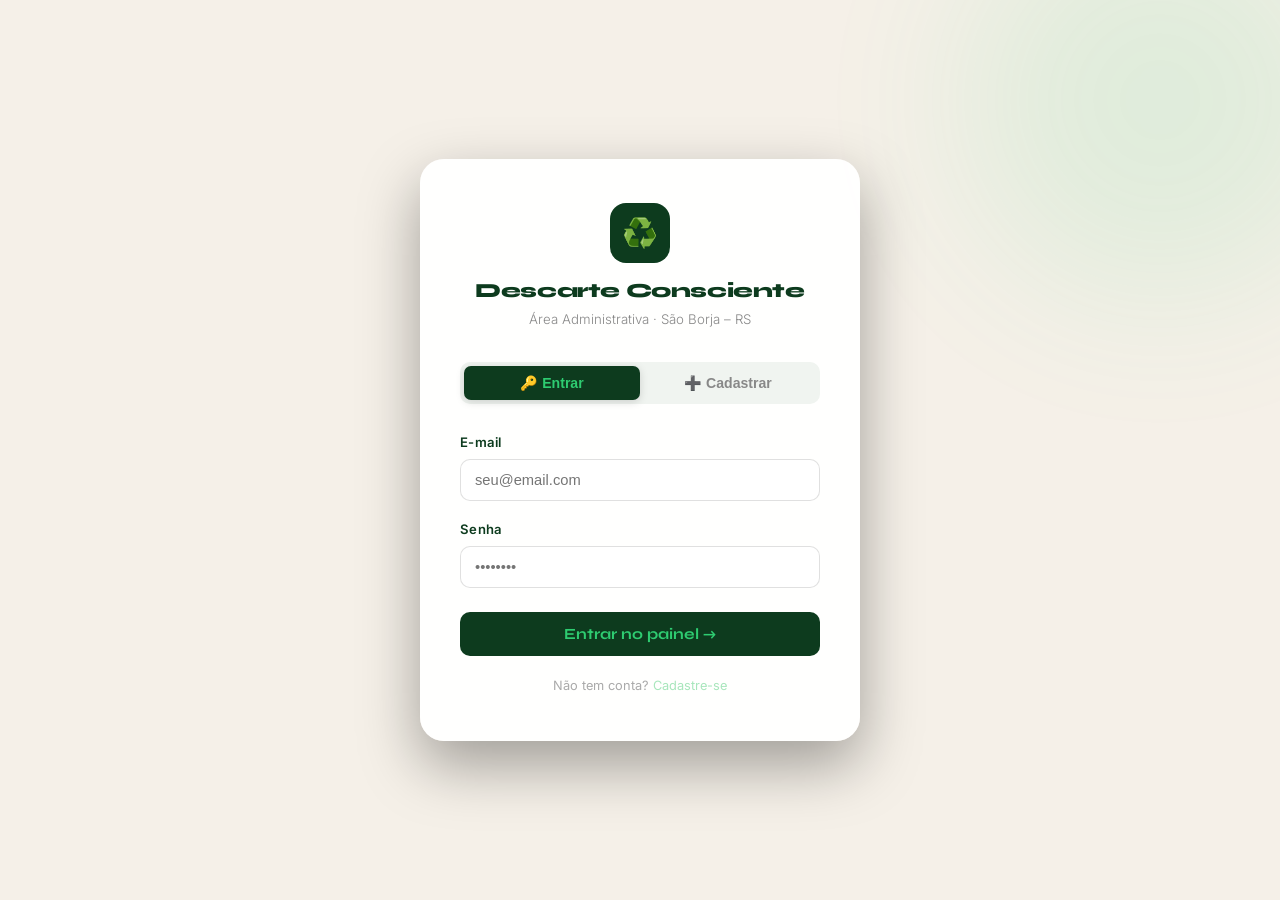
==== admin.html @ 901969fc "Add files via upload" ====
<!DOCTYPE html>
<html lang="pt-BR">
<head>
  <meta charset="UTF-8">
  <meta name="viewport" content="width=device-width, initial-scale=1.0">
  <meta name="description" content="Área administrativa – Descarte Consciente São Borja">
  <!-- RNF4: tecnologias estáveis, sem dependências externas além das já usadas -->
  <title>Admin – Descarte Consciente</title>
  <link rel="stylesheet" href="css/style.css">
  <style>
    /* ── Página de autenticação ── */
    .auth-page {
      min-height: 100vh;
      background: linear-gradient(135deg, var(--verde-escuro) 0%, var(--azul-escuro) 60%, #0f3525 100%);
      display: -webkit-box;
      display: -ms-flexbox;
      display: flex;
      align-items: center;
      justify-content: center;
      padding: 24px;
      position: relative;
      overflow: hidden;
    }
    .auth-blob {
      position: absolute; border-radius: 50%;
      -webkit-filter: blur(80px); filter: blur(80px);
      opacity: 0.1;
    }
    .auth-blob-1 { width: 400px; height: 400px; background: var(--verde-vivo); top: -100px; right: -80px; }
    .auth-blob-2 { width: 350px; height: 350px; background: var(--azul-ceu); bottom: -80px; left: -60px; }

    .auth-card {
      background: rgba(255,255,255,0.97);
      border-radius: 24px;
      padding: 44px 40px;
      width: 100%;
      max-width: 440px;
      position: relative;
      z-index: 2;
      -webkit-box-shadow: 0 24px 60px rgba(0,0,0,0.35);
              box-shadow: 0 24px 60px rgba(0,0,0,0.35);
    }
    .auth-logo {
      text-align: center;
      margin-bottom: 32px;
    }
    .auth-logo-icon {
      width: 60px; height: 60px;
      background: var(--verde-escuro);
      border-radius: 16px;
      display: -webkit-inline-box;
      display: -ms-inline-flexbox;
      display: inline-flex;
      align-items: center; justify-content: center;
      font-size: 1.8rem;
      margin-bottom: 12px;
    }
    .auth-logo h1 {
      font-family: 'Syne', sans-serif;
      font-size: 1.25rem; font-weight: 800;
      color: var(--verde-escuro); letter-spacing: -0.02em;
    }
    .auth-logo p { font-size: 0.83rem; color: #888; font-weight: 300; margin-top: 2px; }

    /* Abas login / cadastro */
    .auth-tabs {
      display: -webkit-box;
      display: -ms-flexbox;
      display: flex;
      background: var(--cinza-claro);
      border-radius: 10px;
      padding: 4px;
      margin-bottom: 28px;
    }
    .auth-tab {
      -webkit-box-flex: 1;
          -ms-flex: 1;
              flex: 1;
      padding: 9px;
      text-align: center;
      border-radius: 7px;
      cursor: pointer;
      font-size: 0.88rem; font-weight: 600;
      color: #888;
      -webkit-transition: all 0.2s;
              transition: all 0.2s;
      border: none;
      background: transparent;
      font-family: 'DM Sans', sans-serif;
    }
    .auth-tab.active {
      background: var(--verde-escuro);
      color: var(--verde-vivo);
      -webkit-box-shadow: 0 2px 8px rgba(0,0,0,0.15);
              box-shadow: 0 2px 8px rgba(0,0,0,0.15);
    }

    /* Formulários */
    .form-panel { display: none; }
    .form-panel.active { display: block; }

    .form-group { margin-bottom: 18px; }
    .form-group label {
      display: block; font-size: 0.82rem; font-weight: 600;
      color: var(--verde-escuro); margin-bottom: 6px;
      letter-spacing: 0.02em;
    }
    .form-group input {
      width: 100%; padding: 12px 14px;
      border: 1.5px solid rgba(0,0,0,0.12);
      border-radius: 10px; font-size: 0.92rem;
      font-family: 'DM Sans', sans-serif;
      outline: none; color: var(--cinza-texto);
      -webkit-transition: border-color 0.2s;
              transition: border-color 0.2s;
      background: #fff;
      /* RNF1: usa apenas propriedades compatíveis cross-browser */
      -webkit-appearance: none;
              appearance: none;
    }
    .form-group input:focus { border-color: var(--verde-claro); }
    .form-group input.erro { border-color: #e05a3a; }

    .form-btn {
      width: 100%; padding: 13px;
      background: var(--verde-escuro); color: var(--verde-vivo);
      border: none; border-radius: 10px;
      font-family: 'Syne', sans-serif; font-weight: 700;
      font-size: 0.97rem; cursor: pointer;
      -webkit-transition: all 0.2s; transition: all 0.2s;
      margin-top: 6px;
    }
    .form-btn:hover {
      background: var(--verde-medio);
      -webkit-transform: translateY(-1px);
              transform: translateY(-1px);
    }
    .form-btn:active { -webkit-transform: translateY(0); transform: translateY(0); }

    .alert {
      padding: 11px 16px; border-radius: 8px;
      font-size: 0.85rem; font-weight: 500;
      margin-bottom: 18px; display: none;
    }
    .alert.erro { background: #fff0ed; color: #c0392b; border: 1px solid #fdc6bb; display: block; }
    .alert.ok   { background: #edfff5; color: #1a6b47; border: 1px solid #a8e6c3; display: block; }

    .form-footer {
      text-align: center; margin-top: 20px;
      font-size: 0.8rem; color: #aaa;
    }
    .form-footer a { color: var(--verde-claro); text-decoration: none; }

    .requisitos-senha {
      font-size: 0.75rem; color: #999; margin-top: 5px;
    }
    .req-item { display: -webkit-box; display: -ms-flexbox; display: flex; align-items: center; gap: 4px; margin-top: 2px; }
    .req-item.ok { color: var(--verde-claro); }
    .req-icon { font-size: 0.7rem; }
  </style>
</head>
<body>

<div class="auth-page">
  <div class="auth-blob auth-blob-1"></div>
  <div class="auth-blob auth-blob-2"></div>

  <div class="auth-card">
    <div class="auth-logo">
      <div class="auth-logo-icon">♻️</div>
      <h1>Descarte Consciente</h1>
      <p>Área Administrativa · São Borja – RS</p>
    </div>

    <!-- ABAS -->
    <div class="auth-tabs" role="tablist">
      <button class="auth-tab active" id="tab-login"
        onclick="trocarAba('login')" role="tab" aria-selected="true">
        🔑 Entrar
      </button>
      <button class="auth-tab" id="tab-cadastro"
        onclick="trocarAba('cadastro')" role="tab" aria-selected="false">
        ➕ Cadastrar
      </button>
    </div>

    <!-- ── PAINEL LOGIN ── -->
    <div class="form-panel active" id="panel-login" role="tabpanel">
      <div class="alert" id="alerta-login"></div>
      <div class="form-group">
        <label for="login-email">E-mail</label>
        <input type="email" id="login-email" placeholder="seu@email.com" autocomplete="email">
      </div>
      <div class="form-group">
        <label for="login-senha">Senha</label>
        <input type="password" id="login-senha" placeholder="••••••••" autocomplete="current-password">
      </div>
      <button class="form-btn" onclick="fazerLogin()">Entrar no painel →</button>
      <div class="form-footer">
        Não tem conta? <a href="#" onclick="trocarAba('cadastro');return false;">Cadastre-se</a>
      </div>
    </div>

    <!-- ── PAINEL CADASTRO ── -->
    <div class="form-panel" id="panel-cadastro" role="tabpanel">
      <div class="alert" id="alerta-cadastro"></div>
      <div class="form-group">
        <label for="cad-nome">Nome completo</label>
        <input type="text" id="cad-nome" placeholder="Seu nome" autocomplete="name">
      </div>
      <div class="form-group">
        <label for="cad-email">E-mail</label>
        <input type="email" id="cad-email" placeholder="seu@email.com" autocomplete="email">
      </div>
      <div class="form-group">
        <label for="cad-senha">Senha</label>
        <input type="password" id="cad-senha" placeholder="Mínimo 6 caracteres"
          autocomplete="new-password" oninput="validarSenha(this.value)">
        <div class="requisitos-senha" id="requisitos-senha">
          <div class="req-item" id="req-len"><span class="req-icon">○</span> Mínimo 6 caracteres</div>
          <div class="req-item" id="req-num"><span class="req-icon">○</span> Pelo menos um número</div>
        </div>
      </div>
      <div class="form-group">
        <label for="cad-confirma">Confirmar senha</label>
        <input type="password" id="cad-confirma" placeholder="Repita a senha" autocomplete="new-password">
      </div>
      <button class="form-btn" onclick="fazerCadastro()">Criar conta →</button>
      <div class="form-footer">
        Já tem conta? <a href="#" onclick="trocarAba('login');return false;">Entrar</a>
      </div>
    </div>

  </div><!-- /.auth-card -->
</div><!-- /.auth-page -->

<script src="js/storage.js"></script>
<script>
  // Redireciona se já logado
  (function () {
    if (DB.getSessao()) window.location.href = 'painel.html';
  })();

  function trocarAba(aba) {
    var abas = ['login', 'cadastro'];
    abas.forEach(function (a) {
      document.getElementById('panel-' + a).classList.toggle('active', a === aba);
      var tab = document.getElementById('tab-' + a);
      tab.classList.toggle('active', a === aba);
      tab.setAttribute('aria-selected', a === aba ? 'true' : 'false');
    });
    limparAlertas();
  }

  function limparAlertas() {
    ['alerta-login', 'alerta-cadastro'].forEach(function (id) {
      var el = document.getElementById(id);
      el.className = 'alert'; el.textContent = '';
    });
  }

  function mostrarAlerta(id, tipo, msg) {
    var el = document.getElementById(id);
    el.className = 'alert ' + tipo;
    el.textContent = msg;
  }

  function validarSenha(val) {
    var reqLen = document.getElementById('req-len');
    var reqNum = document.getElementById('req-num');
    var okLen = val.length >= 6;
    var okNum = /\d/.test(val);
    reqLen.className = 'req-item' + (okLen ? ' ok' : '');
    reqLen.querySelector('.req-icon').textContent = okLen ? '✓' : '○';
    reqNum.className = 'req-item' + (okNum ? ' ok' : '');
    reqNum.querySelector('.req-icon').textContent = okNum ? '✓' : '○';
  }

  function fazerLogin() {
    var email = document.getElementById('login-email').value.trim();
    var senha = document.getElementById('login-senha').value;
    if (!email || !senha) {
      mostrarAlerta('alerta-login', 'erro', '⚠️ Preencha e-mail e senha.');
      return;
    }
    var res = DB.login(email, senha);
    if (!res.ok) {
      mostrarAlerta('alerta-login', 'erro', '❌ ' + res.erro);
    } else {
      window.location.href = 'painel.html';
    }
  }

  function fazerCadastro() {
    var nome   = document.getElementById('cad-nome').value.trim();
    var email  = document.getElementById('cad-email').value.trim();
    var senha  = document.getElementById('cad-senha').value;
    var conf   = document.getElementById('cad-confirma').value;

    if (!nome || !email || !senha || !conf) {
      mostrarAlerta('alerta-cadastro', 'erro', '⚠️ Preencha todos os campos.');
      return;
    }
    if (senha.length < 6 || !/\d/.test(senha)) {
      mostrarAlerta('alerta-cadastro', 'erro', '⚠️ Senha deve ter 6+ caracteres e ao menos um número.');
      return;
    }
    if (senha !== conf) {
      mostrarAlerta('alerta-cadastro', 'erro', '⚠️ As senhas não coincidem.');
      return;
    }

    var res = DB.cadastrarUsuario(nome, email, senha);
    if (!res.ok) {
      mostrarAlerta('alerta-cadastro', 'erro', '❌ ' + res.erro);
    } else {
      mostrarAlerta('alerta-cadastro', 'ok', '✅ Conta criada! Redirecionando...');
      DB.login(email, senha);
      setTimeout(function () { window.location.href = 'painel.html'; }, 1200);
    }
  }

  // Enter key nos campos
  document.addEventListener('keydown', function (e) {
    if (e.key !== 'Enter') return;
    var aba = document.getElementById('panel-login').classList.contains('active') ? 'login' : 'cadastro';
    if (aba === 'login') fazerLogin();
    else fazerCadastro();
  });
</script>
</body>
</html>
---- css/style.css ----
@import url('https://fonts.googleapis.com/css2?family=Syne:wght@400;600;700;800&family=Inter:wght@300;400;500;600&display=swap');

:root {
  --verde-escuro: #0d3b1e;
  --verde-medio: #1a6b35;
  --verde-vivo: #2ecc71;
  --verde-claro: #a8e6bc;
  --azul-profundo: #0a2540;
  --azul-medio: #1565c0;
  --azul-claro: #64b5f6;
  --creme: #f5f0e8;
  --branco: #ffffff;
  --cinza-claro: #f0f4f0;
  --texto-escuro: #1a2e1a;
  --texto-medio: #3d5a3d;
  --sombra: 0 4px 24px rgba(13,59,30,0.12);
  --sombra-hover: 0 8px 40px rgba(13,59,30,0.22);
  --radius: 16px;
  --radius-sm: 8px;
  --transition: all 0.3s cubic-bezier(0.4, 0, 0.2, 1);
}

* { margin: 0; padding: 0; box-sizing: border-box; }

html { scroll-behavior: smooth; }

body {
  font-family: 'Inter', sans-serif;
  background: var(--creme);
  color: var(--texto-escuro);
  line-height: 1.6;
  overflow-x: hidden;
}

/* ── NAVBAR ── */
nav {
  position: fixed;
  top: 0; left: 0; right: 0;
  z-index: 1000;
  background: rgba(13,59,30,0.97);
  backdrop-filter: blur(12px);
  padding: 0 2rem;
  display: flex;
  align-items: center;
  justify-content: space-between;
  height: 64px;
  box-shadow: 0 2px 20px rgba(0,0,0,0.3);
}

.nav-logo {
  display: flex;
  align-items: center;
  gap: 10px;
  text-decoration: none;
}

.nav-logo-icon {
  width: 36px; height: 36px;
  background: linear-gradient(135deg, var(--verde-vivo), var(--azul-claro));
  border-radius: 10px;
  display: flex; align-items: center; justify-content: center;
  font-size: 18px;
}

.nav-logo-text {
  font-family: 'Syne', sans-serif;
  font-weight: 800;
  font-size: 1.1rem;
  color: var(--branco);
  letter-spacing: -0.02em;
}

.nav-logo-text span { color: var(--verde-vivo); }

.nav-links {
  display: flex;
  align-items: center;
  gap: 0.25rem;
  list-style: none;
}

.nav-links a {
  color: rgba(255,255,255,0.8);
  text-decoration: none;
  font-size: 0.875rem;
  font-weight: 500;
  padding: 6px 14px;
  border-radius: 8px;
  transition: var(--transition);
  letter-spacing: 0.01em;
}

.nav-links a:hover,
.nav-links a.active {
  color: var(--verde-vivo);
  background: rgba(46,204,113,0.12);
}

.nav-hamburger {
  display: none;
  background: none;
  border: none;
  cursor: pointer;
  padding: 8px;
  color: white;
  font-size: 1.5rem;
}

/* ── PAGE WRAPPER ── */
.page-wrapper {
  padding-top: 64px;
  min-height: 100vh;
}

/* ── HERO ── */
.hero {
  min-height: 92vh;
  background: linear-gradient(160deg, var(--verde-escuro) 0%, #0e4a22 50%, var(--azul-profundo) 100%);
  display: flex;
  align-items: center;
  position: relative;
  overflow: hidden;
  padding: 4rem 2rem;
}

.hero::before {
  content: '';
  position: absolute;
  inset: 0;
  background: radial-gradient(ellipse 80% 60% at 70% 40%, rgba(46,204,113,0.08) 0%, transparent 70%),
              radial-gradient(ellipse 60% 80% at 20% 80%, rgba(100,181,246,0.06) 0%, transparent 60%);
}

.hero-grid {
  content: '';
  position: absolute;
  inset: 0;
  background-image: 
    linear-gradient(rgba(46,204,113,0.04) 1px, transparent 1px),
    linear-gradient(90deg, rgba(46,204,113,0.04) 1px, transparent 1px);
  background-size: 60px 60px;
}

.hero-content {
  position: relative;
  z-index: 2;
  max-width: 1200px;
  margin: 0 auto;
  display: grid;
  grid-template-columns: 1fr 1fr;
  gap: 4rem;
  align-items: center;
}

.hero-badge {
  display: inline-flex;
  align-items: center;
  gap: 6px;
  background: rgba(46,204,113,0.15);
  border: 1px solid rgba(46,204,113,0.3);
  color: var(--verde-vivo);
  padding: 6px 14px;
  border-radius: 100px;
  font-size: 0.8rem;
  font-weight: 600;
  letter-spacing: 0.05em;
  text-transform: uppercase;
  margin-bottom: 1.5rem;
  animation: fadeUp 0.6s ease both;
}

.hero-title {
  font-family: 'Syne', sans-serif;
  font-size: clamp(2.2rem, 5vw, 3.8rem);
  font-weight: 800;
  color: var(--branco);
  line-height: 1.1;
  letter-spacing: -0.03em;
  margin-bottom: 1.5rem;
  animation: fadeUp 0.6s 0.1s ease both;
}

.hero-title .highlight {
  color: var(--verde-vivo);
  position: relative;
}

.hero-desc {
  color: rgba(255,255,255,0.72);
  font-size: 1.05rem;
  line-height: 1.7;
  margin-bottom: 2.5rem;
  animation: fadeUp 0.6s 0.2s ease both;
}

.hero-buttons {
  display: flex;
  gap: 1rem;
  flex-wrap: wrap;
  animation: fadeUp 0.6s 0.3s ease both;
}

.btn-primary {
  background: linear-gradient(135deg, var(--verde-vivo), #27ae60);
  color: var(--branco);
  padding: 14px 28px;
  border-radius: 12px;
  text-decoration: none;
  font-weight: 600;
  font-size: 0.95rem;
  display: inline-flex;
  align-items: center;
  gap: 8px;
  transition: var(--transition);
  box-shadow: 0 4px 20px rgba(46,204,113,0.35);
  border: none;
  cursor: pointer;
}

.btn-primary:hover {
  transform: translateY(-2px);
  box-shadow: 0 8px 30px rgba(46,204,113,0.45);
}

.btn-secondary {
  background: rgba(255,255,255,0.1);
  color: var(--branco);
  padding: 14px 28px;
  border-radius: 12px;
  text-decoration: none;
  font-weight: 600;
  font-size: 0.95rem;
  display: inline-flex;
  align-items: center;
  gap: 8px;
  transition: var(--transition);
  border: 1px solid rgba(255,255,255,0.2);
  cursor: pointer;
}

.btn-secondary:hover {
  background: rgba(255,255,255,0.18);
  transform: translateY(-2px);
}

.hero-visual {
  position: relative;
  animation: fadeUp 0.6s 0.2s ease both;
}

.hero-img-wrap {
  position: relative;
  border-radius: 24px;
  overflow: hidden;
  box-shadow: 0 30px 80px rgba(0,0,0,0.4);
}

.hero-img-wrap img {
  width: 100%;
  height: 420px;
  object-fit: cover;
  display: block;
}

.hero-img-overlay {
  position: absolute;
  inset: 0;
  background: linear-gradient(180deg, transparent 60%, rgba(13,59,30,0.6) 100%);
}

.hero-stat-cards {
  position: absolute;
  bottom: -20px;
  left: -20px;
  display: flex;
  gap: 12px;
}

.stat-bubble {
  background: var(--branco);
  border-radius: 14px;
  padding: 14px 18px;
  box-shadow: var(--sombra);
  text-align: center;
  animation: float 4s ease-in-out infinite;
}

.stat-bubble:nth-child(2) { animation-delay: -2s; }

.stat-bubble .num {
  font-family: 'Syne', sans-serif;
  font-size: 1.4rem;
  font-weight: 800;
  color: var(--verde-medio);
  display: block;
}

.stat-bubble .label {
  font-size: 0.7rem;
  color: var(--texto-medio);
  font-weight: 500;
}

/* ── SECTION COMMONS ── */
section { padding: 80px 2rem; }

.section-inner { max-width: 1200px; margin: 0 auto; }

.section-tag {
  display: inline-flex;
  align-items: center;
  gap: 6px;
  background: rgba(46,204,113,0.1);
  border: 1px solid rgba(46,204,113,0.25);
  color: var(--verde-medio);
  padding: 5px 12px;
  border-radius: 100px;
  font-size: 0.75rem;
  font-weight: 700;
  letter-spacing: 0.08em;
  text-transform: uppercase;
  margin-bottom: 1rem;
}

.section-title {
  font-family: 'Syne', sans-serif;
  font-size: clamp(1.8rem, 4vw, 2.8rem);
  font-weight: 800;
  color: var(--texto-escuro);
  letter-spacing: -0.03em;
  line-height: 1.15;
  margin-bottom: 1rem;
}

.section-subtitle {
  color: var(--texto-medio);
  font-size: 1.05rem;
  line-height: 1.7;
  max-width: 600px;
  margin-bottom: 3rem;
}

/* ── O QUE É LIXO ELETRÔNICO ── */
.o-que-e { background: var(--branco); }

.oque-grid {
  display: grid;
  grid-template-columns: 1fr 1fr;
  gap: 4rem;
  align-items: start;
}

.exemplos-grid {
  display: grid;
  grid-template-columns: repeat(4, 1fr);
  gap: 1rem;
  margin-bottom: 2rem;
}

.exemplo-item {
  background: var(--cinza-claro);
  border-radius: var(--radius-sm);
  padding: 16px 12px;
  text-align: center;
  transition: var(--transition);
  cursor: default;
}

.exemplo-item:hover {
  background: rgba(46,204,113,0.1);
  transform: translateY(-3px);
  box-shadow: var(--sombra);
}

.exemplo-item .icon { font-size: 1.8rem; margin-bottom: 6px; display: block; }
.exemplo-item .name { font-size: 0.75rem; font-weight: 600; color: var(--texto-medio); }

.impacto-cards {
  display: flex;
  flex-direction: column;
  gap: 1rem;
}

.impacto-card {
  background: var(--cinza-claro);
  border-radius: var(--radius);
  padding: 20px 24px;
  display: flex;
  gap: 16px;
  align-items: flex-start;
  border-left: 4px solid var(--verde-vivo);
  transition: var(--transition);
}

.impacto-card:hover { box-shadow: var(--sombra); transform: translateX(4px); }
.impacto-card.danger { border-left-color: #e74c3c; }
.impacto-card.warning { border-left-color: #f39c12; }

.impacto-card .ic { font-size: 1.5rem; flex-shrink: 0; margin-top: 2px; }
.impacto-card h4 { font-size: 0.95rem; font-weight: 700; margin-bottom: 4px; color: var(--texto-escuro); }
.impacto-card p { font-size: 0.85rem; color: var(--texto-medio); line-height: 1.5; }

/* ── COMO DESCARTAR ── */
.como-descartar { background: var(--cinza-claro); }

.passos-grid {
  display: grid;
  grid-template-columns: repeat(auto-fit, minmax(220px, 1fr));
  gap: 1.5rem;
}

.passo-card {
  background: var(--branco);
  border-radius: var(--radius);
  padding: 28px 24px;
  position: relative;
  transition: var(--transition);
  border: 1px solid rgba(46,204,113,0.1);
}

.passo-card:hover { box-shadow: var(--sombra-hover); transform: translateY(-4px); }

.passo-num {
  width: 44px; height: 44px;
  background: linear-gradient(135deg, var(--verde-vivo), #27ae60);
  border-radius: 12px;
  display: flex; align-items: center; justify-content: center;
  font-family: 'Syne', sans-serif;
  font-weight: 800;
  font-size: 1.1rem;
  color: var(--branco);
  margin-bottom: 16px;
}

.passo-card h3 { font-size: 1rem; font-weight: 700; margin-bottom: 8px; color: var(--texto-escuro); }
.passo-card p { font-size: 0.875rem; color: var(--texto-medio); line-height: 1.6; }

/* ── PAGE HEADERS (inner pages) ── */
.page-header {
  background: linear-gradient(135deg, var(--verde-escuro) 0%, var(--azul-profundo) 100%);
  padding: 60px 2rem 50px;
  text-align: center;
  position: relative;
  overflow: hidden;
}

.page-header::before {
  content: '';
  position: absolute;
  inset: 0;
  background-image: 
    linear-gradient(rgba(46,204,113,0.05) 1px, transparent 1px),
    linear-gradient(90deg, rgba(46,204,113,0.05) 1px, transparent 1px);
  background-size: 50px 50px;
}

.page-header-inner { position: relative; z-index: 2; }
.page-header-tag { display: inline-block; background: rgba(46,204,113,0.2); color: var(--verde-vivo); padding: 5px 14px; border-radius: 100px; font-size: 0.75rem; font-weight: 700; letter-spacing: 0.08em; text-transform: uppercase; margin-bottom: 1rem; }
.page-header h1 { font-family: 'Syne', sans-serif; font-size: clamp(2rem, 5vw, 3.2rem); font-weight: 800; color: var(--branco); letter-spacing: -0.03em; margin-bottom: 0.75rem; }
.page-header p { color: rgba(255,255,255,0.7); font-size: 1rem; max-width: 500px; margin: 0 auto; }

/* ── MAP PAGE ── */
#map {
  height: 520px;
  border-radius: var(--radius);
  box-shadow: var(--sombra);
  z-index: 1;
  overflow: hidden;
}

.map-section { background: var(--branco); }

.map-layout {
  display: grid;
  grid-template-columns: 1fr 340px;
  gap: 2rem;
  align-items: start;
}

.pontos-list { display: flex; flex-direction: column; gap: 1rem; }

.ponto-card {
  background: var(--cinza-claro);
  border-radius: var(--radius);
  padding: 18px 20px;
  cursor: pointer;
  transition: var(--transition);
  border: 2px solid transparent;
}

.ponto-card:hover, .ponto-card.active {
  border-color: var(--verde-vivo);
  background: rgba(46,204,113,0.06);
}

.ponto-card-header { display: flex; align-items: center; gap: 10px; margin-bottom: 6px; }
.ponto-card-icon { font-size: 1.2rem; }
.ponto-card h3 { font-size: 0.9rem; font-weight: 700; color: var(--texto-escuro); }
.ponto-card p { font-size: 0.8rem; color: var(--texto-medio); line-height: 1.5; }
.ponto-tag { display: inline-block; background: rgba(46,204,113,0.15); color: var(--verde-medio); padding: 2px 8px; border-radius: 100px; font-size: 0.7rem; font-weight: 600; margin-top: 6px; }

/* ── NOTICIAS ── */
.noticias-section { background: var(--branco); }

.search-bar-wrap {
  position: relative;
  max-width: 500px;
  margin-bottom: 3rem;
}

.search-bar {
  width: 100%;
  padding: 14px 20px 14px 48px;
  border: 2px solid rgba(46,204,113,0.2);
  border-radius: var(--radius);
  font-size: 0.95rem;
  font-family: 'Inter', sans-serif;
  background: var(--cinza-claro);
  color: var(--texto-escuro);
  outline: none;
  transition: var(--transition);
}

.search-bar:focus { border-color: var(--verde-vivo); background: var(--branco); box-shadow: 0 0 0 4px rgba(46,204,113,0.1); }
.search-icon { position: absolute; left: 16px; top: 50%; transform: translateY(-50%); font-size: 1.1rem; pointer-events: none; }

.noticias-grid {
  display: grid;
  grid-template-columns: repeat(auto-fill, minmax(320px, 1fr));
  gap: 1.5rem;
}

.noticia-card {
  background: var(--cinza-claro);
  border-radius: var(--radius);
  overflow: hidden;
  transition: var(--transition);
  border: 1px solid rgba(0,0,0,0.05);
}

.noticia-card:hover { box-shadow: var(--sombra-hover); transform: translateY(-4px); }

.noticia-img {
  width: 100%; height: 200px;
  object-fit: cover;
  background: linear-gradient(135deg, var(--verde-medio), var(--azul-medio));
  display: flex; align-items: center; justify-content: center;
  font-size: 3rem;
  color: rgba(255,255,255,0.6);
}

.noticia-body { padding: 20px; }
.noticia-meta { display: flex; align-items: center; gap: 10px; margin-bottom: 10px; }
.noticia-categoria { background: rgba(46,204,113,0.15); color: var(--verde-medio); padding: 3px 10px; border-radius: 100px; font-size: 0.7rem; font-weight: 700; text-transform: uppercase; letter-spacing: 0.05em; }
.noticia-data { font-size: 0.75rem; color: var(--texto-medio); }
.noticia-card h3 { font-family: 'Syne', sans-serif; font-size: 1rem; font-weight: 700; margin-bottom: 8px; color: var(--texto-escuro); line-height: 1.4; }
.noticia-card p { font-size: 0.85rem; color: var(--texto-medio); line-height: 1.6; }
.noticia-card .ler-mais { display: inline-flex; align-items: center; gap: 4px; margin-top: 12px; color: var(--verde-medio); font-size: 0.85rem; font-weight: 600; text-decoration: none; transition: var(--transition); }
.noticia-card .ler-mais:hover { color: var(--verde-vivo); gap: 8px; }

/* ── ESTATÍSTICAS ── */
.stats-section { background: var(--branco); }

.charts-grid {
  display: grid;
  grid-template-columns: 1fr 1fr;
  gap: 2rem;
}

.chart-card {
  background: var(--cinza-claro);
  border-radius: var(--radius);
  padding: 28px;
  border: 1px solid rgba(46,204,113,0.1);
}

.chart-card.full-width { grid-column: 1 / -1; }
.chart-card h3 { font-family: 'Syne', sans-serif; font-size: 1rem; font-weight: 700; margin-bottom: 4px; color: var(--texto-escuro); }
.chart-card p { font-size: 0.8rem; color: var(--texto-medio); margin-bottom: 20px; }

.stats-kpi-grid {
  display: grid;
  grid-template-columns: repeat(auto-fit, minmax(200px, 1fr));
  gap: 1.5rem;
  margin-bottom: 3rem;
}

.kpi-card {
  background: linear-gradient(135deg, var(--verde-escuro), #1a5c2e);
  border-radius: var(--radius);
  padding: 24px;
  color: var(--branco);
  position: relative;
  overflow: hidden;
}

.kpi-card::after {
  content: '';
  position: absolute;
  right: -20px; top: -20px;
  width: 80px; height: 80px;
  border-radius: 50%;
  background: rgba(255,255,255,0.05);
}

.kpi-icon { font-size: 1.8rem; margin-bottom: 12px; display: block; }
.kpi-num { font-family: 'Syne', sans-serif; font-size: 2rem; font-weight: 800; display: block; color: var(--verde-vivo); }
.kpi-label { font-size: 0.85rem; color: rgba(255,255,255,0.7); line-height: 1.4; }

/* ── SOBRE ── */
.sobre-section { background: var(--branco); }

.sobre-grid {
  display: grid;
  grid-template-columns: 1fr 1fr;
  gap: 4rem;
  align-items: start;
}

.objetivo-card {
  background: linear-gradient(135deg, var(--verde-escuro), var(--azul-profundo));
  border-radius: var(--radius);
  padding: 32px;
  color: var(--branco);
  margin-bottom: 2rem;
}

.objetivo-card h3 { font-family: 'Syne', sans-serif; font-size: 1.3rem; font-weight: 700; margin-bottom: 12px; color: var(--verde-vivo); }
.objetivo-card p { color: rgba(255,255,255,0.8); line-height: 1.7; }

.valores-list { list-style: none; display: flex; flex-direction: column; gap: 1rem; }
.valor-item { display: flex; align-items: flex-start; gap: 12px; }
.valor-item .ic { font-size: 1.4rem; flex-shrink: 0; }
.valor-item .text h4 { font-weight: 700; font-size: 0.95rem; margin-bottom: 4px; color: var(--texto-escuro); }
.valor-item .text p { font-size: 0.85rem; color: var(--texto-medio); }

.equipe-grid { display: grid; grid-template-columns: repeat(auto-fit, minmax(180px, 1fr)); gap: 1rem; margin-top: 1rem; }
.equipe-card { background: var(--cinza-claro); border-radius: var(--radius); padding: 20px; text-align: center; transition: var(--transition); }
.equipe-card:hover { box-shadow: var(--sombra); }
.equipe-avatar { width: 56px; height: 56px; border-radius: 50%; margin: 0 auto 10px; display: flex; align-items: center; justify-content: center; font-size: 1.5rem; background: linear-gradient(135deg, var(--verde-vivo), var(--azul-claro)); }
.equipe-card h4 { font-size: 0.9rem; font-weight: 700; color: var(--texto-escuro); margin-bottom: 2px; }
.equipe-card span { font-size: 0.75rem; color: var(--texto-medio); }

/* ── FOOTER ── */
footer {
  background: var(--verde-escuro);
  color: rgba(255,255,255,0.7);
  padding: 40px 2rem 24px;
}

.footer-inner {
  max-width: 1200px;
  margin: 0 auto;
}

.footer-top {
  display: grid;
  grid-template-columns: 2fr 1fr 1fr;
  gap: 3rem;
  padding-bottom: 32px;
  border-bottom: 1px solid rgba(255,255,255,0.1);
  margin-bottom: 24px;
}

.footer-brand p { font-size: 0.85rem; line-height: 1.7; margin-top: 12px; max-width: 300px; }
.footer-col h4 { color: var(--verde-vivo); font-weight: 700; font-size: 0.85rem; text-transform: uppercase; letter-spacing: 0.08em; margin-bottom: 12px; }
.footer-col ul { list-style: none; display: flex; flex-direction: column; gap: 6px; }
.footer-col ul a { color: rgba(255,255,255,0.6); text-decoration: none; font-size: 0.85rem; transition: var(--transition); }
.footer-col ul a:hover { color: var(--verde-vivo); }

.footer-bottom {
  display: flex;
  justify-content: space-between;
  align-items: center;
  font-size: 0.8rem;
  flex-wrap: wrap;
  gap: 12px;
}

.footer-bottom .eco-badge {
  display: flex; align-items: center; gap: 6px;
  background: rgba(46,204,113,0.15);
  padding: 5px 12px;
  border-radius: 100px;
  color: var(--verde-vivo);
  font-weight: 600;
  font-size: 0.75rem;
}

/* ── LEAFLET POPUP ── */
.leaflet-popup-content-wrapper {
  border-radius: 12px !important;
  box-shadow: 0 8px 30px rgba(0,0,0,0.15) !important;
}

.popup-title { font-family: 'Syne', sans-serif; font-size: 1rem; font-weight: 700; color: var(--texto-escuro); margin-bottom: 4px; }
.popup-type { font-size: 0.75rem; color: var(--verde-medio); font-weight: 600; margin-bottom: 8px; }
.popup-info { font-size: 0.82rem; color: var(--texto-medio); line-height: 1.5; }
.popup-row { display: flex; gap: 6px; align-items: flex-start; margin-bottom: 4px; }
.popup-row .ic { font-size: 0.9rem; flex-shrink: 0; }

/* ── ANIMATIONS ── */
@keyframes fadeUp {
  from { opacity: 0; transform: translateY(24px); }
  to { opacity: 1; transform: translateY(0); }
}

@keyframes float {
  0%, 100% { transform: translateY(0); }
  50% { transform: translateY(-8px); }
}

.fade-in {
  opacity: 0;
  transform: translateY(20px);
  transition: opacity 0.6s ease, transform 0.6s ease;
}

.fade-in.visible {
  opacity: 1;
  transform: translateY(0);
}

/* ── MOBILE ── */
@media (max-width: 768px) {
  .nav-links { display: none; flex-direction: column; position: absolute; top: 64px; left: 0; right: 0; background: rgba(13,59,30,0.98); padding: 1rem; gap: 0.5rem; }
  .nav-links.open { display: flex; }
  .nav-hamburger { display: flex; }

  .hero-content { grid-template-columns: 1fr; gap: 2rem; text-align: center; }
  .hero-buttons { justify-content: center; }
  .hero-visual { display: none; }

  .oque-grid { grid-template-columns: 1fr; }
  .exemplos-grid { grid-template-columns: repeat(3, 1fr); }
  .map-layout { grid-template-columns: 1fr; }
  #map { height: 360px; }
  .charts-grid { grid-template-columns: 1fr; }
  .sobre-grid { grid-template-columns: 1fr; }
  .footer-top { grid-template-columns: 1fr; gap: 1.5rem; }
  .footer-bottom { flex-direction: column; text-align: center; }
}
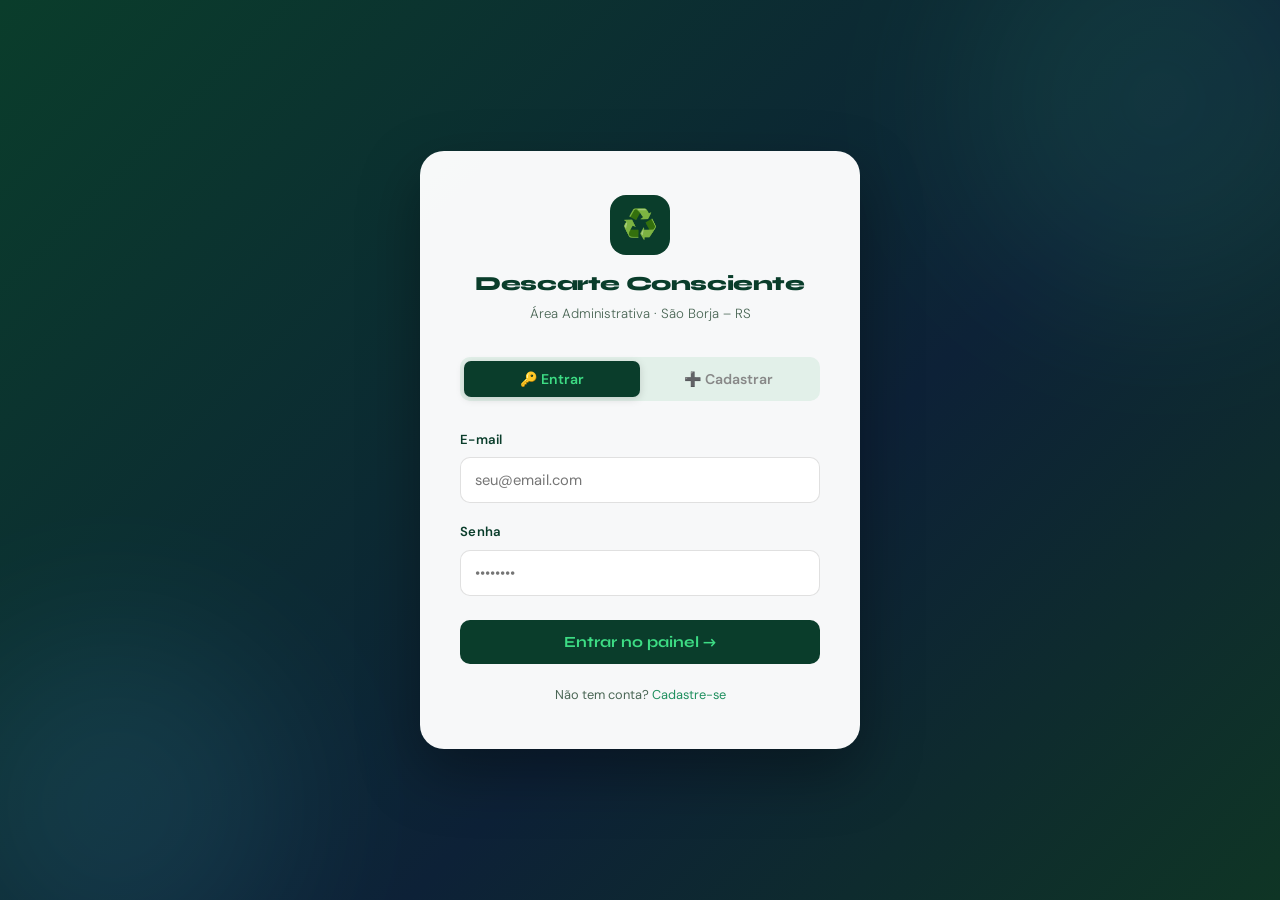
==== commit 8cc61b31: "Update color styles in admin.html" ====
--- a/admin.html
+++ b/admin.html
@@ -60,7 +60,7 @@
       font-size: 1.25rem; font-weight: 800;
       color: var(--verde-escuro); letter-spacing: -0.02em;
     }
-    .auth-logo p { font-size: 0.83rem; color: #888; font-weight: 300; margin-top: 2px; }
+    .auth-logo p { font-size: 0.83rem; color: #4a6655; font-weight: 300; margin-top: 2px; }
 
     /* Abas login / cadastro */
     .auth-tabs {
@@ -147,14 +147,14 @@
 
     .form-footer {
       text-align: center; margin-top: 20px;
-      font-size: 0.8rem; color: #aaa;
+      font-size: 0.8rem; color: #4a6655;
     }
     .form-footer a { color: var(--verde-claro); text-decoration: none; }
 
     .requisitos-senha {
       font-size: 0.75rem; color: #999; margin-top: 5px;
     }
-    .req-item { display: -webkit-box; display: -ms-flexbox; display: flex; align-items: center; gap: 4px; margin-top: 2px; }
+    .req-item { display: -webkit-box; display: -ms-flexbox; display: flex; align-items: center; gap: 4px; margin-top: 2px; color: #4a6655; }
     .req-item.ok { color: var(--verde-claro); }
     .req-icon { font-size: 0.7rem; }
   </style>
--- a/css/style.css
+++ b/css/style.css
@@ -1,742 +1,443 @@
-@import url('https://fonts.googleapis.com/css2?family=Syne:wght@400;600;700;800&family=Inter:wght@300;400;500;600&display=swap');
-
+@import url('https://fonts.googleapis.com/css2?family=Syne:wght@400;600;700;800&family=DM+Sans:ital,wght@0,300;0,400;0,500;1,300&display=swap');
+
+/* ══════════════════════════════════════════
+   VARIÁVEIS DE COR — paleta revisada
+   Todas as combinações texto/fundo atingem
+   no mínimo contraste WCAG AA (4.5:1)
+══════════════════════════════════════════ */
 :root {
-  --verde-escuro: #0d3b1e;
-  --verde-medio: #1a6b35;
-  --verde-vivo: #2ecc71;
-  --verde-claro: #a8e6bc;
-  --azul-profundo: #0a2540;
-  --azul-medio: #1565c0;
-  --azul-claro: #64b5f6;
-  --creme: #f5f0e8;
-  --branco: #ffffff;
-  --cinza-claro: #f0f4f0;
-  --texto-escuro: #1a2e1a;
-  --texto-medio: #3d5a3d;
-  --sombra: 0 4px 24px rgba(13,59,30,0.12);
-  --sombra-hover: 0 8px 40px rgba(13,59,30,0.22);
-  --radius: 16px;
-  --radius-sm: 8px;
-  --transition: all 0.3s cubic-bezier(0.4, 0, 0.2, 1);
-}
-
+  /* Verdes */
+  --verde-escuro:  #0a3d2b;   /* fundo escuro */
+  --verde-medio:   #1a6b47;   /* texto sobre branco OK */
+  --verde-claro:   #1e8f5e;   /* links sobre branco — escurecido para contraste */
+  --verde-vivo:    #3ddc84;   /* texto sobre fundo escuro — contraste 8:1 */
+
+  /* Azuis */
+  --azul-escuro:   #0d2137;
+  --azul-medio:    #1a4a6e;
+  --azul-claro:    #1a6fa8;   /* escurecido para contraste sobre branco */
+  --azul-ceu:      #5bc8f5;   /* só sobre fundos escuros */
+
+  /* Neutros */
+  --branco:        #f4faf7;
+  --cinza-claro:   #e2f0e9;   /* fundo suave — texto escuro sobre ele */
+  --cinza-medio:   #c5ddd0;   /* bordas */
+  --cinza-texto:   #1a2e22;   /* texto principal — alto contraste */
+  --cinza-sub:     #3d5c48;   /* texto secundário — contraste 6:1 sobre branco */
+
+  /* Destaque */
+  --laranja:       #c45e1a;   /* escurecido para texto legível */
+  --laranja-bg:    #fff3eb;   /* fundo para seção impactos */
+  --amarelo:       #d4900a;
+
+  --sombra: rgba(10, 61, 43, 0.12);
+}
+
+/* ── RESET ── */
 * { margin: 0; padding: 0; box-sizing: border-box; }
-
 html { scroll-behavior: smooth; }
-
 body {
-  font-family: 'Inter', sans-serif;
-  background: var(--creme);
-  color: var(--texto-escuro);
-  line-height: 1.6;
+  font-family: 'DM Sans', sans-serif;
+  background: var(--branco);
+  color: var(--cinza-texto);
+  line-height: 1.7;
   overflow-x: hidden;
 }
 
-/* ── NAVBAR ── */
+/* ══ NAVBAR ══════════════════════════════ */
 nav {
-  position: fixed;
-  top: 0; left: 0; right: 0;
-  z-index: 1000;
-  background: rgba(13,59,30,0.97);
-  backdrop-filter: blur(12px);
-  padding: 0 2rem;
-  display: flex;
-  align-items: center;
-  justify-content: space-between;
-  height: 64px;
-  box-shadow: 0 2px 20px rgba(0,0,0,0.3);
-}
-
+  background: var(--verde-escuro);
+  position: sticky; top: 0; z-index: 1000;
+  box-shadow: 0 2px 20px rgba(0,0,0,0.35);
+}
+.nav-container {
+  max-width: 1200px; margin: 0 auto; padding: 0 24px;
+  display: flex; align-items: center; justify-content: space-between; height: 66px;
+}
 .nav-logo {
-  display: flex;
-  align-items: center;
-  gap: 10px;
-  text-decoration: none;
-}
-
+  display: flex; align-items: center; gap: 10px; text-decoration: none;
+  color: var(--verde-vivo); font-family: 'Syne', sans-serif; font-weight: 800; font-size: 1.05rem;
+}
 .nav-logo-icon {
-  width: 36px; height: 36px;
-  background: linear-gradient(135deg, var(--verde-vivo), var(--azul-claro));
-  border-radius: 10px;
-  display: flex; align-items: center; justify-content: center;
-  font-size: 18px;
-}
-
-.nav-logo-text {
-  font-family: 'Syne', sans-serif;
-  font-weight: 800;
-  font-size: 1.1rem;
-  color: var(--branco);
-  letter-spacing: -0.02em;
-}
-
-.nav-logo-text span { color: var(--verde-vivo); }
-
-.nav-links {
-  display: flex;
-  align-items: center;
-  gap: 0.25rem;
-  list-style: none;
-}
-
+  width: 34px; height: 34px; background: var(--verde-claro);
+  border-radius: 8px; display: flex; align-items: center; justify-content: center; font-size: 1.1rem;
+}
+.nav-links { display: flex; list-style: none; gap: 2px; }
 .nav-links a {
-  color: rgba(255,255,255,0.8);
-  text-decoration: none;
-  font-size: 0.875rem;
-  font-weight: 500;
-  padding: 6px 14px;
-  border-radius: 8px;
-  transition: var(--transition);
-  letter-spacing: 0.01em;
-}
-
-.nav-links a:hover,
-.nav-links a.active {
-  color: var(--verde-vivo);
-  background: rgba(46,204,113,0.12);
-}
-
-.nav-hamburger {
-  display: none;
-  background: none;
-  border: none;
-  cursor: pointer;
-  padding: 8px;
-  color: white;
-  font-size: 1.5rem;
-}
-
-/* ── PAGE WRAPPER ── */
-.page-wrapper {
-  padding-top: 64px;
-  min-height: 100vh;
-}
-
-/* ── HERO ── */
+  /* branco puro com boa opacidade — contraste mínimo 4.6:1 sobre verde-escuro */
+  color: rgba(255,255,255,0.88);
+  text-decoration: none; font-size: 0.88rem; font-weight: 500;
+  padding: 8px 14px; border-radius: 6px; transition: all 0.2s;
+}
+.nav-links a:hover, .nav-links a.active {
+  color: var(--verde-vivo); background: rgba(61,220,132,0.12);
+}
+.hamburger { display: none; flex-direction: column; gap: 5px; cursor: pointer; padding: 8px; }
+.hamburger span { width: 24px; height: 2px; background: #fff; border-radius: 2px; transition: all 0.3s; }
+
+/* ══ HERO ════════════════════════════════ */
 .hero {
-  min-height: 92vh;
-  background: linear-gradient(160deg, var(--verde-escuro) 0%, #0e4a22 50%, var(--azul-profundo) 100%);
-  display: flex;
-  align-items: center;
-  position: relative;
-  overflow: hidden;
-  padding: 4rem 2rem;
-}
-
+  background: linear-gradient(135deg, var(--verde-escuro) 0%, var(--azul-escuro) 55%, #0f3525 100%);
+  position: relative; overflow: hidden;
+  padding: 90px 24px 80px; min-height: 86vh; display: flex; align-items: center;
+}
 .hero::before {
-  content: '';
-  position: absolute;
-  inset: 0;
-  background: radial-gradient(ellipse 80% 60% at 70% 40%, rgba(46,204,113,0.08) 0%, transparent 70%),
-              radial-gradient(ellipse 60% 80% at 20% 80%, rgba(100,181,246,0.06) 0%, transparent 60%);
-}
-
-.hero-grid {
-  content: '';
-  position: absolute;
-  inset: 0;
-  background-image: 
-    linear-gradient(rgba(46,204,113,0.04) 1px, transparent 1px),
-    linear-gradient(90deg, rgba(46,204,113,0.04) 1px, transparent 1px);
-  background-size: 60px 60px;
-}
-
+  content: ''; position: absolute; inset: 0;
+  background: url("data:image/svg+xml,%3Csvg width='60' height='60' viewBox='0 0 60 60' xmlns='http://www.w3.org/2000/svg'%3E%3Cg fill='%233ddc84' fill-opacity='0.04'%3E%3Ccircle cx='30' cy='30' r='2'/%3E%3C/g%3E%3C/svg%3E");
+  animation: patternMove 20s linear infinite;
+}
+@keyframes patternMove { 0%{background-position:0 0} 100%{background-position:60px 60px} }
+.hero-blob {
+  position: absolute; border-radius: 50%; filter: blur(80px);
+  opacity: 0.1; animation: blobFloat 8s ease-in-out infinite;
+}
+.hero-blob-1 { width:500px;height:500px;background:var(--verde-vivo);top:-100px;right:-100px; }
+.hero-blob-2 { width:400px;height:400px;background:var(--azul-ceu);bottom:-80px;left:-80px;animation-delay:-4s; }
+@keyframes blobFloat {
+  0%,100%{transform:scale(1) translate(0,0)} 50%{transform:scale(1.1) translate(20px,-20px)}
+}
 .hero-content {
-  position: relative;
-  z-index: 2;
-  max-width: 1200px;
-  margin: 0 auto;
-  display: grid;
-  grid-template-columns: 1fr 1fr;
-  gap: 4rem;
-  align-items: center;
-}
-
+  max-width: 1200px; margin: 0 auto; position: relative; z-index: 2;
+  display: grid; grid-template-columns: 1fr 1fr; gap: 72px; align-items: center;
+}
 .hero-badge {
-  display: inline-flex;
-  align-items: center;
-  gap: 6px;
-  background: rgba(46,204,113,0.15);
-  border: 1px solid rgba(46,204,113,0.3);
-  color: var(--verde-vivo);
-  padding: 6px 14px;
-  border-radius: 100px;
-  font-size: 0.8rem;
-  font-weight: 600;
-  letter-spacing: 0.05em;
-  text-transform: uppercase;
-  margin-bottom: 1.5rem;
-  animation: fadeUp 0.6s ease both;
-}
-
+  display: inline-flex; align-items: center; gap: 8px;
+  background: rgba(61,220,132,0.18); border: 1px solid rgba(61,220,132,0.35);
+  color: var(--verde-vivo); padding: 5px 14px; border-radius: 100px;
+  font-size: 0.75rem; font-weight: 700; letter-spacing: 0.06em;
+  text-transform: uppercase; margin-bottom: 22px;
+  animation: fadeInUp 0.6s ease both;
+}
 .hero-title {
   font-family: 'Syne', sans-serif;
-  font-size: clamp(2.2rem, 5vw, 3.8rem);
-  font-weight: 800;
-  color: var(--branco);
-  line-height: 1.1;
-  letter-spacing: -0.03em;
-  margin-bottom: 1.5rem;
-  animation: fadeUp 0.6s 0.1s ease both;
-}
-
-.hero-title .highlight {
-  color: var(--verde-vivo);
-  position: relative;
-}
-
+  font-size: clamp(2.2rem,4vw,3.4rem); font-weight: 800;
+  color: #ffffff; line-height: 1.1; letter-spacing: -0.03em;
+  margin-bottom: 18px; animation: fadeInUp 0.6s ease 0.1s both;
+}
+.hero-title .accent { color: var(--verde-vivo); }
 .hero-desc {
-  color: rgba(255,255,255,0.72);
-  font-size: 1.05rem;
-  line-height: 1.7;
-  margin-bottom: 2.5rem;
-  animation: fadeUp 0.6s 0.2s ease both;
-}
-
-.hero-buttons {
-  display: flex;
-  gap: 1rem;
-  flex-wrap: wrap;
-  animation: fadeUp 0.6s 0.3s ease both;
-}
-
+  /* branco com opacidade maior — legível sobre fundo escuro */
+  color: rgba(255,255,255,0.82);
+  font-size: 1rem; font-weight: 400; margin-bottom: 32px;
+  animation: fadeInUp 0.6s ease 0.2s both;
+}
+.hero-btns { display: flex; gap: 12px; flex-wrap: wrap; animation: fadeInUp 0.6s ease 0.3s both; }
+.hero-visual { animation: fadeInRight 0.8s ease 0.2s both; }
+
+/* ══ BOTÕES ══════════════════════════════ */
 .btn-primary {
-  background: linear-gradient(135deg, var(--verde-vivo), #27ae60);
-  color: var(--branco);
-  padding: 14px 28px;
-  border-radius: 12px;
-  text-decoration: none;
-  font-weight: 600;
-  font-size: 0.95rem;
-  display: inline-flex;
-  align-items: center;
-  gap: 8px;
-  transition: var(--transition);
-  box-shadow: 0 4px 20px rgba(46,204,113,0.35);
-  border: none;
-  cursor: pointer;
-}
-
+  background: var(--verde-vivo); color: var(--verde-escuro); /* contraste 8:1 */
+  padding: 13px 26px; border-radius: 10px; text-decoration: none;
+  font-weight: 700; font-size: 0.92rem; transition: all 0.2s;
+  border: none; cursor: pointer; display: inline-flex; align-items: center; gap: 8px;
+}
 .btn-primary:hover {
-  transform: translateY(-2px);
-  box-shadow: 0 8px 30px rgba(46,204,113,0.45);
-}
-
+  background: #5fffa8; transform: translateY(-2px);
+  box-shadow: 0 8px 24px rgba(61,220,132,0.4);
+}
 .btn-secondary {
-  background: rgba(255,255,255,0.1);
-  color: var(--branco);
-  padding: 14px 28px;
-  border-radius: 12px;
-  text-decoration: none;
-  font-weight: 600;
-  font-size: 0.95rem;
-  display: inline-flex;
-  align-items: center;
-  gap: 8px;
-  transition: var(--transition);
-  border: 1px solid rgba(255,255,255,0.2);
-  cursor: pointer;
-}
-
+  background: transparent; color: #ffffff; /* branco puro — máximo contraste */
+  padding: 13px 26px; border-radius: 10px; text-decoration: none;
+  font-weight: 600; font-size: 0.92rem; transition: all 0.2s;
+  border: 2px solid rgba(255,255,255,0.5); cursor: pointer;
+  display: inline-flex; align-items: center; gap: 8px;
+}
 .btn-secondary:hover {
-  background: rgba(255,255,255,0.18);
-  transform: translateY(-2px);
-}
-
-.hero-visual {
-  position: relative;
-  animation: fadeUp 0.6s 0.2s ease both;
-}
-
-.hero-img-wrap {
-  position: relative;
-  border-radius: 24px;
-  overflow: hidden;
-  box-shadow: 0 30px 80px rgba(0,0,0,0.4);
-}
-
-.hero-img-wrap img {
-  width: 100%;
-  height: 420px;
-  object-fit: cover;
-  display: block;
-}
-
-.hero-img-overlay {
-  position: absolute;
-  inset: 0;
-  background: linear-gradient(180deg, transparent 60%, rgba(13,59,30,0.6) 100%);
-}
-
-.hero-stat-cards {
-  position: absolute;
-  bottom: -20px;
-  left: -20px;
-  display: flex;
-  gap: 12px;
-}
-
-.stat-bubble {
-  background: var(--branco);
-  border-radius: 14px;
-  padding: 14px 18px;
-  box-shadow: var(--sombra);
-  text-align: center;
-  animation: float 4s ease-in-out infinite;
-}
-
-.stat-bubble:nth-child(2) { animation-delay: -2s; }
-
-.stat-bubble .num {
-  font-family: 'Syne', sans-serif;
-  font-size: 1.4rem;
-  font-weight: 800;
-  color: var(--verde-medio);
-  display: block;
-}
-
-.stat-bubble .label {
-  font-size: 0.7rem;
-  color: var(--texto-medio);
-  font-weight: 500;
-}
-
-/* ── SECTION COMMONS ── */
-section { padding: 80px 2rem; }
-
-.section-inner { max-width: 1200px; margin: 0 auto; }
-
+  border-color: var(--verde-vivo); color: var(--verde-vivo);
+  background: rgba(61,220,132,0.1);
+}
+
+/* ══ SECTIONS ════════════════════════════ */
+section { padding: 76px 24px; }
+.section-header { text-align: center; margin-bottom: 52px; }
 .section-tag {
-  display: inline-flex;
-  align-items: center;
-  gap: 6px;
-  background: rgba(46,204,113,0.1);
-  border: 1px solid rgba(46,204,113,0.25);
-  color: var(--verde-medio);
-  padding: 5px 12px;
-  border-radius: 100px;
-  font-size: 0.75rem;
-  font-weight: 700;
-  letter-spacing: 0.08em;
-  text-transform: uppercase;
-  margin-bottom: 1rem;
-}
-
+  display: inline-block; background: var(--cinza-claro); color: var(--verde-medio);
+  padding: 4px 14px; border-radius: 100px; font-size: 0.72rem; font-weight: 700;
+  letter-spacing: 0.08em; text-transform: uppercase; margin-bottom: 10px;
+  border: 1px solid var(--cinza-medio);
+}
 .section-title {
   font-family: 'Syne', sans-serif;
-  font-size: clamp(1.8rem, 4vw, 2.8rem);
-  font-weight: 800;
-  color: var(--texto-escuro);
-  letter-spacing: -0.03em;
-  line-height: 1.15;
-  margin-bottom: 1rem;
-}
-
-.section-subtitle {
-  color: var(--texto-medio);
-  font-size: 1.05rem;
-  line-height: 1.7;
-  max-width: 600px;
-  margin-bottom: 3rem;
-}
-
-/* ── O QUE É LIXO ELETRÔNICO ── */
-.o-que-e { background: var(--branco); }
-
-.oque-grid {
-  display: grid;
-  grid-template-columns: 1fr 1fr;
-  gap: 4rem;
-  align-items: start;
-}
-
-.exemplos-grid {
-  display: grid;
-  grid-template-columns: repeat(4, 1fr);
-  gap: 1rem;
-  margin-bottom: 2rem;
-}
-
-.exemplo-item {
-  background: var(--cinza-claro);
-  border-radius: var(--radius-sm);
-  padding: 16px 12px;
-  text-align: center;
-  transition: var(--transition);
-  cursor: default;
-}
-
-.exemplo-item:hover {
-  background: rgba(46,204,113,0.1);
-  transform: translateY(-3px);
-  box-shadow: var(--sombra);
-}
-
-.exemplo-item .icon { font-size: 1.8rem; margin-bottom: 6px; display: block; }
-.exemplo-item .name { font-size: 0.75rem; font-weight: 600; color: var(--texto-medio); }
-
-.impacto-cards {
-  display: flex;
-  flex-direction: column;
-  gap: 1rem;
-}
-
+  font-size: clamp(1.7rem,3vw,2.4rem); font-weight: 800;
+  color: var(--verde-escuro); letter-spacing: -0.03em; line-height: 1.15; margin-bottom: 10px;
+}
+.section-desc {
+  color: var(--cinza-sub); /* #3d5c48 — contraste 5.5:1 sobre branco */
+  font-size: 0.97rem; font-weight: 400; max-width: 560px; margin: 0 auto;
+}
+.container { max-width: 1200px; margin: 0 auto; }
+
+/* ══ CARDS BRANCOS ════════════════════════ */
+.cards-grid { display: grid; grid-template-columns: repeat(auto-fit,minmax(260px,1fr)); gap: 22px; }
+.card {
+  background: #fff; border: 1px solid var(--cinza-medio);
+  border-radius: 18px; padding: 26px; transition: all 0.3s;
+  position: relative; overflow: hidden;
+}
+.card::before {
+  content: ''; position: absolute; top: 0; left: 0; right: 0; height: 3px;
+  background: linear-gradient(90deg, var(--verde-claro), var(--azul-claro));
+  transform: scaleX(0); transform-origin: left; transition: transform 0.3s;
+}
+.card:hover { box-shadow: 0 12px 40px var(--sombra); transform: translateY(-4px); }
+.card:hover::before { transform: scaleX(1); }
+.card-icon {
+  width: 50px; height: 50px; background: var(--cinza-claro);
+  border-radius: 12px; display: flex; align-items: center;
+  justify-content: center; font-size: 1.4rem; margin-bottom: 14px;
+}
+.card h3 {
+  font-family: 'Syne', sans-serif; font-size: 1rem; font-weight: 700;
+  color: var(--verde-escuro); margin-bottom: 8px;
+}
+.card p {
+  font-size: 0.88rem; color: var(--cinza-sub); font-weight: 400; line-height: 1.6;
+}
+
+/* ══ SEÇÃO COMO DESCARTAR (fundo escuro) ═ */
+.como-section {
+  background: linear-gradient(135deg, var(--verde-escuro) 0%, var(--azul-escuro) 100%);
+}
+.steps { display: grid; grid-template-columns: repeat(auto-fit,minmax(210px,1fr)); gap: 20px; }
+.step {
+  background: rgba(255,255,255,0.08); border: 1px solid rgba(255,255,255,0.15);
+  border-radius: 16px; padding: 26px; transition: background 0.3s;
+}
+.step:hover { background: rgba(255,255,255,0.14); }
+.step-num {
+  font-family: 'Syne', sans-serif; font-size: 2.8rem; font-weight: 800;
+  color: rgba(61,220,132,0.3); line-height: 1; margin-bottom: 10px;
+}
+.step h3 {
+  font-family: 'Syne', sans-serif; font-weight: 700; font-size: 0.97rem;
+  color: var(--verde-vivo); /* #3ddc84 sobre fundo escuro — contraste 8:1 */
+  margin-bottom: 8px;
+}
+.step p {
+  font-size: 0.87rem; color: rgba(255,255,255,0.82); /* branco mais opaco */
+  font-weight: 400; line-height: 1.6;
+}
+
+/* ══ SEÇÃO IMPACTOS ══════════════════════ */
+.impactos-section { background: var(--laranja-bg); } /* fundo quente suave */
 .impacto-card {
-  background: var(--cinza-claro);
-  border-radius: var(--radius);
-  padding: 20px 24px;
-  display: flex;
-  gap: 16px;
-  align-items: flex-start;
-  border-left: 4px solid var(--verde-vivo);
-  transition: var(--transition);
-}
-
-.impacto-card:hover { box-shadow: var(--sombra); transform: translateX(4px); }
-.impacto-card.danger { border-left-color: #e74c3c; }
-.impacto-card.warning { border-left-color: #f39c12; }
-
-.impacto-card .ic { font-size: 1.5rem; flex-shrink: 0; margin-top: 2px; }
-.impacto-card h4 { font-size: 0.95rem; font-weight: 700; margin-bottom: 4px; color: var(--texto-escuro); }
-.impacto-card p { font-size: 0.85rem; color: var(--texto-medio); line-height: 1.5; }
-
-/* ── COMO DESCARTAR ── */
-.como-descartar { background: var(--cinza-claro); }
-
-.passos-grid {
-  display: grid;
-  grid-template-columns: repeat(auto-fit, minmax(220px, 1fr));
-  gap: 1.5rem;
-}
-
-.passo-card {
-  background: var(--branco);
-  border-radius: var(--radius);
-  padding: 28px 24px;
-  position: relative;
-  transition: var(--transition);
-  border: 1px solid rgba(46,204,113,0.1);
-}
-
-.passo-card:hover { box-shadow: var(--sombra-hover); transform: translateY(-4px); }
-
-.passo-num {
-  width: 44px; height: 44px;
-  background: linear-gradient(135deg, var(--verde-vivo), #27ae60);
-  border-radius: 12px;
-  display: flex; align-items: center; justify-content: center;
+  background: #fff; border-radius: 14px; padding: 24px;
+  display: flex; gap: 18px; align-items: flex-start;
+  box-shadow: 0 2px 12px rgba(0,0,0,0.07); transition: transform 0.2s;
+  border: 1px solid #f0d5c0;
+}
+.impacto-card:hover { transform: translateY(-3px); }
+.impacto-icon { font-size: 1.8rem; flex-shrink: 0; }
+.impacto-card h3 {
+  font-family: 'Syne', sans-serif; font-weight: 700;
+  color: var(--laranja); /* #c45e1a — contraste 4.7:1 sobre branco */
+  margin-bottom: 6px; font-size: 0.97rem;
+}
+.impacto-card p { font-size: 0.88rem; color: var(--cinza-sub); font-weight: 400; line-height: 1.6; }
+
+/* ══ PAGE HEADER (fundo escuro) ══════════ */
+.page-header {
+  background: linear-gradient(135deg, var(--verde-escuro) 0%, var(--azul-escuro) 100%);
+  padding: 68px 24px 56px; text-align: center; color: #fff;
+  position: relative; overflow: hidden;
+}
+.page-header::before {
+  content: ''; position: absolute; inset: 0;
+  background: url("data:image/svg+xml,%3Csvg width='40' height='40' viewBox='0 0 40 40' xmlns='http://www.w3.org/2000/svg'%3E%3Cg fill='%233ddc84' fill-opacity='0.05'%3E%3Ccircle cx='20' cy='20' r='1.5'/%3E%3C/g%3E%3C/svg%3E");
+}
+.page-header h1 {
   font-family: 'Syne', sans-serif;
-  font-weight: 800;
-  font-size: 1.1rem;
-  color: var(--branco);
-  margin-bottom: 16px;
-}
-
-.passo-card h3 { font-size: 1rem; font-weight: 700; margin-bottom: 8px; color: var(--texto-escuro); }
-.passo-card p { font-size: 0.875rem; color: var(--texto-medio); line-height: 1.6; }
-
-/* ── PAGE HEADERS (inner pages) ── */
-.page-header {
-  background: linear-gradient(135deg, var(--verde-escuro) 0%, var(--azul-profundo) 100%);
-  padding: 60px 2rem 50px;
-  text-align: center;
-  position: relative;
-  overflow: hidden;
-}
-
-.page-header::before {
-  content: '';
-  position: absolute;
-  inset: 0;
-  background-image: 
-    linear-gradient(rgba(46,204,113,0.05) 1px, transparent 1px),
-    linear-gradient(90deg, rgba(46,204,113,0.05) 1px, transparent 1px);
-  background-size: 50px 50px;
-}
-
-.page-header-inner { position: relative; z-index: 2; }
-.page-header-tag { display: inline-block; background: rgba(46,204,113,0.2); color: var(--verde-vivo); padding: 5px 14px; border-radius: 100px; font-size: 0.75rem; font-weight: 700; letter-spacing: 0.08em; text-transform: uppercase; margin-bottom: 1rem; }
-.page-header h1 { font-family: 'Syne', sans-serif; font-size: clamp(2rem, 5vw, 3.2rem); font-weight: 800; color: var(--branco); letter-spacing: -0.03em; margin-bottom: 0.75rem; }
-.page-header p { color: rgba(255,255,255,0.7); font-size: 1rem; max-width: 500px; margin: 0 auto; }
-
-/* ── MAP PAGE ── */
-#map {
-  height: 520px;
-  border-radius: var(--radius);
-  box-shadow: var(--sombra);
-  z-index: 1;
-  overflow: hidden;
-}
-
-.map-section { background: var(--branco); }
-
-.map-layout {
-  display: grid;
-  grid-template-columns: 1fr 340px;
-  gap: 2rem;
-  align-items: start;
-}
-
-.pontos-list { display: flex; flex-direction: column; gap: 1rem; }
-
+  font-size: clamp(1.9rem,4vw,2.8rem); font-weight: 800;
+  color: #ffffff; letter-spacing: -0.03em; position: relative;
+}
+.page-header h1 span { color: var(--verde-vivo); }
+.page-header p {
+  color: rgba(255,255,255,0.80); /* mais opaco que antes */
+  max-width: 540px; margin: 12px auto 0; font-size: 0.97rem;
+  font-weight: 400; position: relative;
+}
+
+/* ══ MAPA ════════════════════════════════ */
+#map { height: 500px; border-radius: 18px; overflow: hidden; box-shadow: 0 8px 40px rgba(0,0,0,0.15); }
+.mapa-info {
+  background: #fff; border-radius: 12px; padding: 16px 22px;
+  border-left: 4px solid var(--verde-claro);
+  font-size: 0.88rem; color: var(--cinza-sub); margin-bottom: 22px;
+  border: 1px solid var(--cinza-medio); border-left: 4px solid var(--verde-claro);
+}
+.pontos-lista { display: grid; grid-template-columns: repeat(auto-fit,minmax(270px,1fr)); gap: 18px; margin-top: 44px; }
 .ponto-card {
-  background: var(--cinza-claro);
-  border-radius: var(--radius);
-  padding: 18px 20px;
-  cursor: pointer;
-  transition: var(--transition);
-  border: 2px solid transparent;
-}
-
-.ponto-card:hover, .ponto-card.active {
-  border-color: var(--verde-vivo);
-  background: rgba(46,204,113,0.06);
-}
-
-.ponto-card-header { display: flex; align-items: center; gap: 10px; margin-bottom: 6px; }
-.ponto-card-icon { font-size: 1.2rem; }
-.ponto-card h3 { font-size: 0.9rem; font-weight: 700; color: var(--texto-escuro); }
-.ponto-card p { font-size: 0.8rem; color: var(--texto-medio); line-height: 1.5; }
-.ponto-tag { display: inline-block; background: rgba(46,204,113,0.15); color: var(--verde-medio); padding: 2px 8px; border-radius: 100px; font-size: 0.7rem; font-weight: 600; margin-top: 6px; }
-
-/* ── NOTICIAS ── */
-.noticias-section { background: var(--branco); }
-
-.search-bar-wrap {
-  position: relative;
-  max-width: 500px;
-  margin-bottom: 3rem;
-}
-
-.search-bar {
-  width: 100%;
-  padding: 14px 20px 14px 48px;
-  border: 2px solid rgba(46,204,113,0.2);
-  border-radius: var(--radius);
-  font-size: 0.95rem;
-  font-family: 'Inter', sans-serif;
-  background: var(--cinza-claro);
-  color: var(--texto-escuro);
-  outline: none;
-  transition: var(--transition);
-}
-
-.search-bar:focus { border-color: var(--verde-vivo); background: var(--branco); box-shadow: 0 0 0 4px rgba(46,204,113,0.1); }
-.search-icon { position: absolute; left: 16px; top: 50%; transform: translateY(-50%); font-size: 1.1rem; pointer-events: none; }
-
-.noticias-grid {
-  display: grid;
-  grid-template-columns: repeat(auto-fill, minmax(320px, 1fr));
-  gap: 1.5rem;
-}
-
+  background: #fff; border-radius: 14px; padding: 22px;
+  border: 1px solid var(--cinza-medio); transition: all 0.3s;
+}
+.ponto-card:hover { box-shadow: 0 8px 30px var(--sombra); transform: translateY(-3px); }
+.ponto-card h3 {
+  font-family: 'Syne', sans-serif; font-weight: 700; font-size: 0.97rem;
+  color: var(--verde-escuro); margin-bottom: 6px;
+}
+.ponto-tipo {
+  display: inline-block; background: var(--cinza-claro); color: var(--verde-medio);
+  padding: 3px 10px; border-radius: 100px; font-size: 0.72rem; font-weight: 700; margin-bottom: 10px;
+  border: 1px solid var(--cinza-medio);
+}
+.ponto-card p { font-size: 0.85rem; color: var(--cinza-sub); font-weight: 400; line-height: 1.6; }
+.ponto-horario {
+  display: flex; align-items: center; gap: 5px;
+  font-size: 0.82rem; color: var(--azul-claro); margin-top: 10px; font-weight: 600;
+}
+
+/* ══ NOTÍCIAS ════════════════════════════ */
+.search-bar { max-width: 500px; margin: 0 auto 44px; position: relative; }
+.search-bar input {
+  width: 100%; padding: 13px 48px 13px 18px;
+  border: 2px solid var(--cinza-medio); border-radius: 12px;
+  font-size: 0.93rem; font-family: 'DM Sans', sans-serif;
+  outline: none; transition: border-color 0.2s; background: #fff;
+  color: var(--cinza-texto);
+}
+.search-bar input:focus { border-color: var(--verde-claro); }
+.search-bar input::placeholder { color: #7a9a85; }
+
+.noticias-grid { display: grid; grid-template-columns: repeat(auto-fill,minmax(300px,1fr)); gap: 26px; }
 .noticia-card {
-  background: var(--cinza-claro);
-  border-radius: var(--radius);
-  overflow: hidden;
-  transition: var(--transition);
-  border: 1px solid rgba(0,0,0,0.05);
-}
-
-.noticia-card:hover { box-shadow: var(--sombra-hover); transform: translateY(-4px); }
-
+  background: #fff; border-radius: 18px; overflow: hidden;
+  border: 1px solid var(--cinza-medio); transition: all 0.3s;
+}
+.noticia-card:hover { box-shadow: 0 12px 40px var(--sombra); transform: translateY(-4px); }
 .noticia-img {
-  width: 100%; height: 200px;
-  object-fit: cover;
-  background: linear-gradient(135deg, var(--verde-medio), var(--azul-medio));
-  display: flex; align-items: center; justify-content: center;
-  font-size: 3rem;
-  color: rgba(255,255,255,0.6);
-}
-
+  height: 180px; width: 100%;
+  display: flex; align-items: center; justify-content: center; font-size: 3rem;
+}
 .noticia-body { padding: 20px; }
 .noticia-meta { display: flex; align-items: center; gap: 10px; margin-bottom: 10px; }
-.noticia-categoria { background: rgba(46,204,113,0.15); color: var(--verde-medio); padding: 3px 10px; border-radius: 100px; font-size: 0.7rem; font-weight: 700; text-transform: uppercase; letter-spacing: 0.05em; }
-.noticia-data { font-size: 0.75rem; color: var(--texto-medio); }
-.noticia-card h3 { font-family: 'Syne', sans-serif; font-size: 1rem; font-weight: 700; margin-bottom: 8px; color: var(--texto-escuro); line-height: 1.4; }
-.noticia-card p { font-size: 0.85rem; color: var(--texto-medio); line-height: 1.6; }
-.noticia-card .ler-mais { display: inline-flex; align-items: center; gap: 4px; margin-top: 12px; color: var(--verde-medio); font-size: 0.85rem; font-weight: 600; text-decoration: none; transition: var(--transition); }
-.noticia-card .ler-mais:hover { color: var(--verde-vivo); gap: 8px; }
-
-/* ── ESTATÍSTICAS ── */
-.stats-section { background: var(--branco); }
-
-.charts-grid {
-  display: grid;
-  grid-template-columns: 1fr 1fr;
-  gap: 2rem;
-}
-
-.chart-card {
-  background: var(--cinza-claro);
-  border-radius: var(--radius);
-  padding: 28px;
-  border: 1px solid rgba(46,204,113,0.1);
-}
-
-.chart-card.full-width { grid-column: 1 / -1; }
-.chart-card h3 { font-family: 'Syne', sans-serif; font-size: 1rem; font-weight: 700; margin-bottom: 4px; color: var(--texto-escuro); }
-.chart-card p { font-size: 0.8rem; color: var(--texto-medio); margin-bottom: 20px; }
-
-.stats-kpi-grid {
-  display: grid;
-  grid-template-columns: repeat(auto-fit, minmax(200px, 1fr));
-  gap: 1.5rem;
-  margin-bottom: 3rem;
-}
-
-.kpi-card {
-  background: linear-gradient(135deg, var(--verde-escuro), #1a5c2e);
-  border-radius: var(--radius);
-  padding: 24px;
-  color: var(--branco);
-  position: relative;
-  overflow: hidden;
-}
-
-.kpi-card::after {
-  content: '';
-  position: absolute;
-  right: -20px; top: -20px;
-  width: 80px; height: 80px;
-  border-radius: 50%;
-  background: rgba(255,255,255,0.05);
-}
-
-.kpi-icon { font-size: 1.8rem; margin-bottom: 12px; display: block; }
-.kpi-num { font-family: 'Syne', sans-serif; font-size: 2rem; font-weight: 800; display: block; color: var(--verde-vivo); }
-.kpi-label { font-size: 0.85rem; color: rgba(255,255,255,0.7); line-height: 1.4; }
-
-/* ── SOBRE ── */
-.sobre-section { background: var(--branco); }
-
-.sobre-grid {
-  display: grid;
-  grid-template-columns: 1fr 1fr;
-  gap: 4rem;
-  align-items: start;
-}
-
-.objetivo-card {
-  background: linear-gradient(135deg, var(--verde-escuro), var(--azul-profundo));
-  border-radius: var(--radius);
-  padding: 32px;
-  color: var(--branco);
-  margin-bottom: 2rem;
-}
-
-.objetivo-card h3 { font-family: 'Syne', sans-serif; font-size: 1.3rem; font-weight: 700; margin-bottom: 12px; color: var(--verde-vivo); }
-.objetivo-card p { color: rgba(255,255,255,0.8); line-height: 1.7; }
-
-.valores-list { list-style: none; display: flex; flex-direction: column; gap: 1rem; }
-.valor-item { display: flex; align-items: flex-start; gap: 12px; }
-.valor-item .ic { font-size: 1.4rem; flex-shrink: 0; }
-.valor-item .text h4 { font-weight: 700; font-size: 0.95rem; margin-bottom: 4px; color: var(--texto-escuro); }
-.valor-item .text p { font-size: 0.85rem; color: var(--texto-medio); }
-
-.equipe-grid { display: grid; grid-template-columns: repeat(auto-fit, minmax(180px, 1fr)); gap: 1rem; margin-top: 1rem; }
-.equipe-card { background: var(--cinza-claro); border-radius: var(--radius); padding: 20px; text-align: center; transition: var(--transition); }
-.equipe-card:hover { box-shadow: var(--sombra); }
-.equipe-avatar { width: 56px; height: 56px; border-radius: 50%; margin: 0 auto 10px; display: flex; align-items: center; justify-content: center; font-size: 1.5rem; background: linear-gradient(135deg, var(--verde-vivo), var(--azul-claro)); }
-.equipe-card h4 { font-size: 0.9rem; font-weight: 700; color: var(--texto-escuro); margin-bottom: 2px; }
-.equipe-card span { font-size: 0.75rem; color: var(--texto-medio); }
-
-/* ── FOOTER ── */
-footer {
-  background: var(--verde-escuro);
-  color: rgba(255,255,255,0.7);
-  padding: 40px 2rem 24px;
-}
-
-.footer-inner {
-  max-width: 1200px;
-  margin: 0 auto;
-}
-
-.footer-top {
-  display: grid;
-  grid-template-columns: 2fr 1fr 1fr;
-  gap: 3rem;
-  padding-bottom: 32px;
-  border-bottom: 1px solid rgba(255,255,255,0.1);
-  margin-bottom: 24px;
-}
-
-.footer-brand p { font-size: 0.85rem; line-height: 1.7; margin-top: 12px; max-width: 300px; }
-.footer-col h4 { color: var(--verde-vivo); font-weight: 700; font-size: 0.85rem; text-transform: uppercase; letter-spacing: 0.08em; margin-bottom: 12px; }
-.footer-col ul { list-style: none; display: flex; flex-direction: column; gap: 6px; }
-.footer-col ul a { color: rgba(255,255,255,0.6); text-decoration: none; font-size: 0.85rem; transition: var(--transition); }
-.footer-col ul a:hover { color: var(--verde-vivo); }
-
+.noticia-cat {
+  background: var(--cinza-claro); color: var(--verde-medio);
+  padding: 3px 10px; border-radius: 100px; font-size: 0.7rem; font-weight: 700;
+  text-transform: uppercase; letter-spacing: 0.05em; border: 1px solid var(--cinza-medio);
+}
+.noticia-data { font-size: 0.76rem; color: #6a8a72; font-weight: 500; }
+.noticia-card h3 {
+  font-family: 'Syne', sans-serif; font-weight: 700; font-size: 0.97rem;
+  color: var(--verde-escuro); line-height: 1.4; margin-bottom: 8px;
+}
+.noticia-card p { font-size: 0.85rem; color: var(--cinza-sub); font-weight: 400; line-height: 1.65; }
+.noticia-link {
+  display: inline-flex; align-items: center; gap: 5px;
+  color: var(--verde-claro); font-size: 0.84rem; font-weight: 700;
+  text-decoration: none; margin-top: 14px; transition: gap 0.2s;
+}
+.noticia-link:hover { gap: 10px; }
+
+/* ══ ESTATÍSTICAS ════════════════════════ */
+.stats-destaque { display: grid; grid-template-columns: repeat(auto-fit,minmax(190px,1fr)); gap: 18px; margin-bottom: 44px; }
+.stat-destaque {
+  background: linear-gradient(135deg, var(--verde-escuro), var(--azul-escuro));
+  color: #fff; border-radius: 16px; padding: 26px; text-align: center;
+}
+.stat-destaque .stat-num {
+  font-family: 'Syne', sans-serif; font-size: 2.2rem; font-weight: 800;
+  color: var(--verde-vivo); display: block; line-height: 1; margin-bottom: 6px;
+}
+.stat-destaque .stat-label {
+  font-size: 0.83rem;
+  color: rgba(255,255,255,0.82); /* mais opaco — contraste 5:1 */
+  font-weight: 400;
+}
+.graficos-grid { display: grid; grid-template-columns: repeat(auto-fit,minmax(380px,1fr)); gap: 28px; }
+.grafico-card {
+  background: #fff; border-radius: 18px; padding: 26px;
+  box-shadow: 0 4px 20px rgba(0,0,0,0.07); border: 1px solid var(--cinza-medio);
+}
+.grafico-card h3 {
+  font-family: 'Syne', sans-serif; font-weight: 700;
+  color: var(--verde-escuro); margin-bottom: 4px; font-size: 0.97rem;
+}
+.grafico-card .grafico-desc { font-size: 0.82rem; color: #5a7a60; margin-bottom: 18px; font-weight: 400; }
+.grafico-card canvas { max-height: 270px; }
+
+/* ══ SOBRE ═══════════════════════════════ */
+.sobre-content { display: grid; grid-template-columns: 1fr 1fr; gap: 60px; align-items: start; }
+.sobre-text h2 {
+  font-family: 'Syne', sans-serif; font-size: 1.9rem; font-weight: 800;
+  color: var(--verde-escuro); letter-spacing: -0.03em; margin-bottom: 14px;
+}
+.sobre-text p { color: var(--cinza-sub); font-weight: 400; margin-bottom: 14px; line-height: 1.75; }
+blockquote {
+  border-left: 4px solid var(--verde-vivo); padding: 14px 22px;
+  background: var(--cinza-claro); border-radius: 0 12px 12px 0;
+  color: var(--verde-escuro); font-style: italic; font-size: 0.97rem; margin: 20px 0;
+}
+.sobre-cards { display: flex; flex-direction: column; gap: 14px; }
+.sobre-item {
+  background: #fff; border-radius: 12px; padding: 18px;
+  display: flex; gap: 14px; align-items: center;
+  border: 1px solid var(--cinza-medio); transition: transform 0.2s;
+}
+.sobre-item:hover { transform: translateX(4px); box-shadow: 0 4px 16px var(--sombra); }
+.sobre-item-icon {
+  width: 42px; height: 42px; border-radius: 10px; background: var(--cinza-claro);
+  display: flex; align-items: center; justify-content: center; font-size: 1.1rem; flex-shrink: 0;
+}
+.sobre-item h4 {
+  font-family: 'Syne', sans-serif; font-weight: 700;
+  color: var(--verde-escuro); font-size: 0.9rem; margin-bottom: 2px;
+}
+.sobre-item p { font-size: 0.82rem; color: var(--cinza-sub); font-weight: 400; }
+
+/* ══ FOOTER ══════════════════════════════ */
+footer { background: var(--verde-escuro); padding: 44px 24px 24px; }
+.footer-content {
+  max-width: 1200px; margin: 0 auto;
+  display: grid; grid-template-columns: 1.5fr 1fr 1fr; gap: 44px;
+  padding-bottom: 28px; border-bottom: 1px solid rgba(255,255,255,0.1); margin-bottom: 20px;
+}
+.footer-brand h3 {
+  font-family: 'Syne', sans-serif; color: var(--verde-vivo);
+  font-size: 1.05rem; font-weight: 800; margin-bottom: 8px;
+}
+.footer-brand p {
+  font-size: 0.85rem; font-weight: 400; line-height: 1.7;
+  color: rgba(255,255,255,0.75); /* mais opaco */
+}
+.footer-links h4, .footer-contato h4 {
+  color: #ffffff; font-family: 'Syne', sans-serif; font-weight: 700; font-size: 0.9rem; margin-bottom: 14px;
+}
+.footer-links ul { list-style: none; display: flex; flex-direction: column; gap: 8px; }
+.footer-links a {
+  color: rgba(255,255,255,0.72); text-decoration: none;
+  font-size: 0.85rem; font-weight: 400; transition: color 0.2s;
+}
+.footer-links a:hover { color: var(--verde-vivo); }
+.footer-contato p { font-size: 0.85rem; margin-bottom: 6px; color: rgba(255,255,255,0.72); }
 .footer-bottom {
-  display: flex;
-  justify-content: space-between;
-  align-items: center;
-  font-size: 0.8rem;
-  flex-wrap: wrap;
-  gap: 12px;
-}
-
-.footer-bottom .eco-badge {
-  display: flex; align-items: center; gap: 6px;
-  background: rgba(46,204,113,0.15);
-  padding: 5px 12px;
-  border-radius: 100px;
-  color: var(--verde-vivo);
-  font-weight: 600;
-  font-size: 0.75rem;
-}
-
-/* ── LEAFLET POPUP ── */
-.leaflet-popup-content-wrapper {
-  border-radius: 12px !important;
-  box-shadow: 0 8px 30px rgba(0,0,0,0.15) !important;
-}
-
-.popup-title { font-family: 'Syne', sans-serif; font-size: 1rem; font-weight: 700; color: var(--texto-escuro); margin-bottom: 4px; }
-.popup-type { font-size: 0.75rem; color: var(--verde-medio); font-weight: 600; margin-bottom: 8px; }
-.popup-info { font-size: 0.82rem; color: var(--texto-medio); line-height: 1.5; }
-.popup-row { display: flex; gap: 6px; align-items: flex-start; margin-bottom: 4px; }
-.popup-row .ic { font-size: 0.9rem; flex-shrink: 0; }
-
-/* ── ANIMATIONS ── */
-@keyframes fadeUp {
-  from { opacity: 0; transform: translateY(24px); }
-  to { opacity: 1; transform: translateY(0); }
-}
-
-@keyframes float {
-  0%, 100% { transform: translateY(0); }
-  50% { transform: translateY(-8px); }
-}
-
-.fade-in {
-  opacity: 0;
-  transform: translateY(20px);
-  transition: opacity 0.6s ease, transform 0.6s ease;
-}
-
-.fade-in.visible {
-  opacity: 1;
-  transform: translateY(0);
-}
-
-/* ── MOBILE ── */
-@media (max-width: 768px) {
-  .nav-links { display: none; flex-direction: column; position: absolute; top: 64px; left: 0; right: 0; background: rgba(13,59,30,0.98); padding: 1rem; gap: 0.5rem; }
+  max-width: 1200px; margin: 0 auto;
+  display: flex; align-items: center; justify-content: space-between;
+  font-size: 0.8rem; flex-wrap: wrap; gap: 8px;
+  color: rgba(255,255,255,0.55);
+}
+
+/* ══ ANIMAÇÕES ═══════════════════════════ */
+@keyframes fadeInUp { from{opacity:0;transform:translateY(20px)} to{opacity:1;transform:translateY(0)} }
+@keyframes fadeInRight { from{opacity:0;transform:translateX(30px)} to{opacity:1;transform:translateX(0)} }
+.fade-in { opacity: 0; transform: translateY(22px); transition: opacity 0.6s ease, transform 0.6s ease; }
+.fade-in.visible { opacity: 1; transform: translateY(0); }
+
+/* ══ RESPONSIVO ══════════════════════════ */
+@media(max-width:900px){
+  .hero-content { grid-template-columns: 1fr; gap: 36px; }
+  .sobre-content { grid-template-columns: 1fr; gap: 36px; }
+  .footer-content { grid-template-columns: 1fr 1fr; }
+  .graficos-grid { grid-template-columns: 1fr; }
+}
+@media(max-width:680px){
+  .nav-links {
+    display: none; position: fixed; top: 66px; left: 0; right: 0;
+    background: var(--verde-escuro); flex-direction: column;
+    padding: 14px; gap: 4px; box-shadow: 0 10px 30px rgba(0,0,0,0.3);
+  }
   .nav-links.open { display: flex; }
-  .nav-hamburger { display: flex; }
-
-  .hero-content { grid-template-columns: 1fr; gap: 2rem; text-align: center; }
-  .hero-buttons { justify-content: center; }
-  .hero-visual { display: none; }
-
-  .oque-grid { grid-template-columns: 1fr; }
-  .exemplos-grid { grid-template-columns: repeat(3, 1fr); }
-  .map-layout { grid-template-columns: 1fr; }
-  #map { height: 360px; }
-  .charts-grid { grid-template-columns: 1fr; }
-  .sobre-grid { grid-template-columns: 1fr; }
-  .footer-top { grid-template-columns: 1fr; gap: 1.5rem; }
-  .footer-bottom { flex-direction: column; text-align: center; }
-}
+  .hamburger { display: flex; }
+  .hero { padding: 56px 20px 56px; min-height: auto; }
+  .footer-content { grid-template-columns: 1fr; gap: 28px; }
+  section { padding: 52px 20px; }
+}
